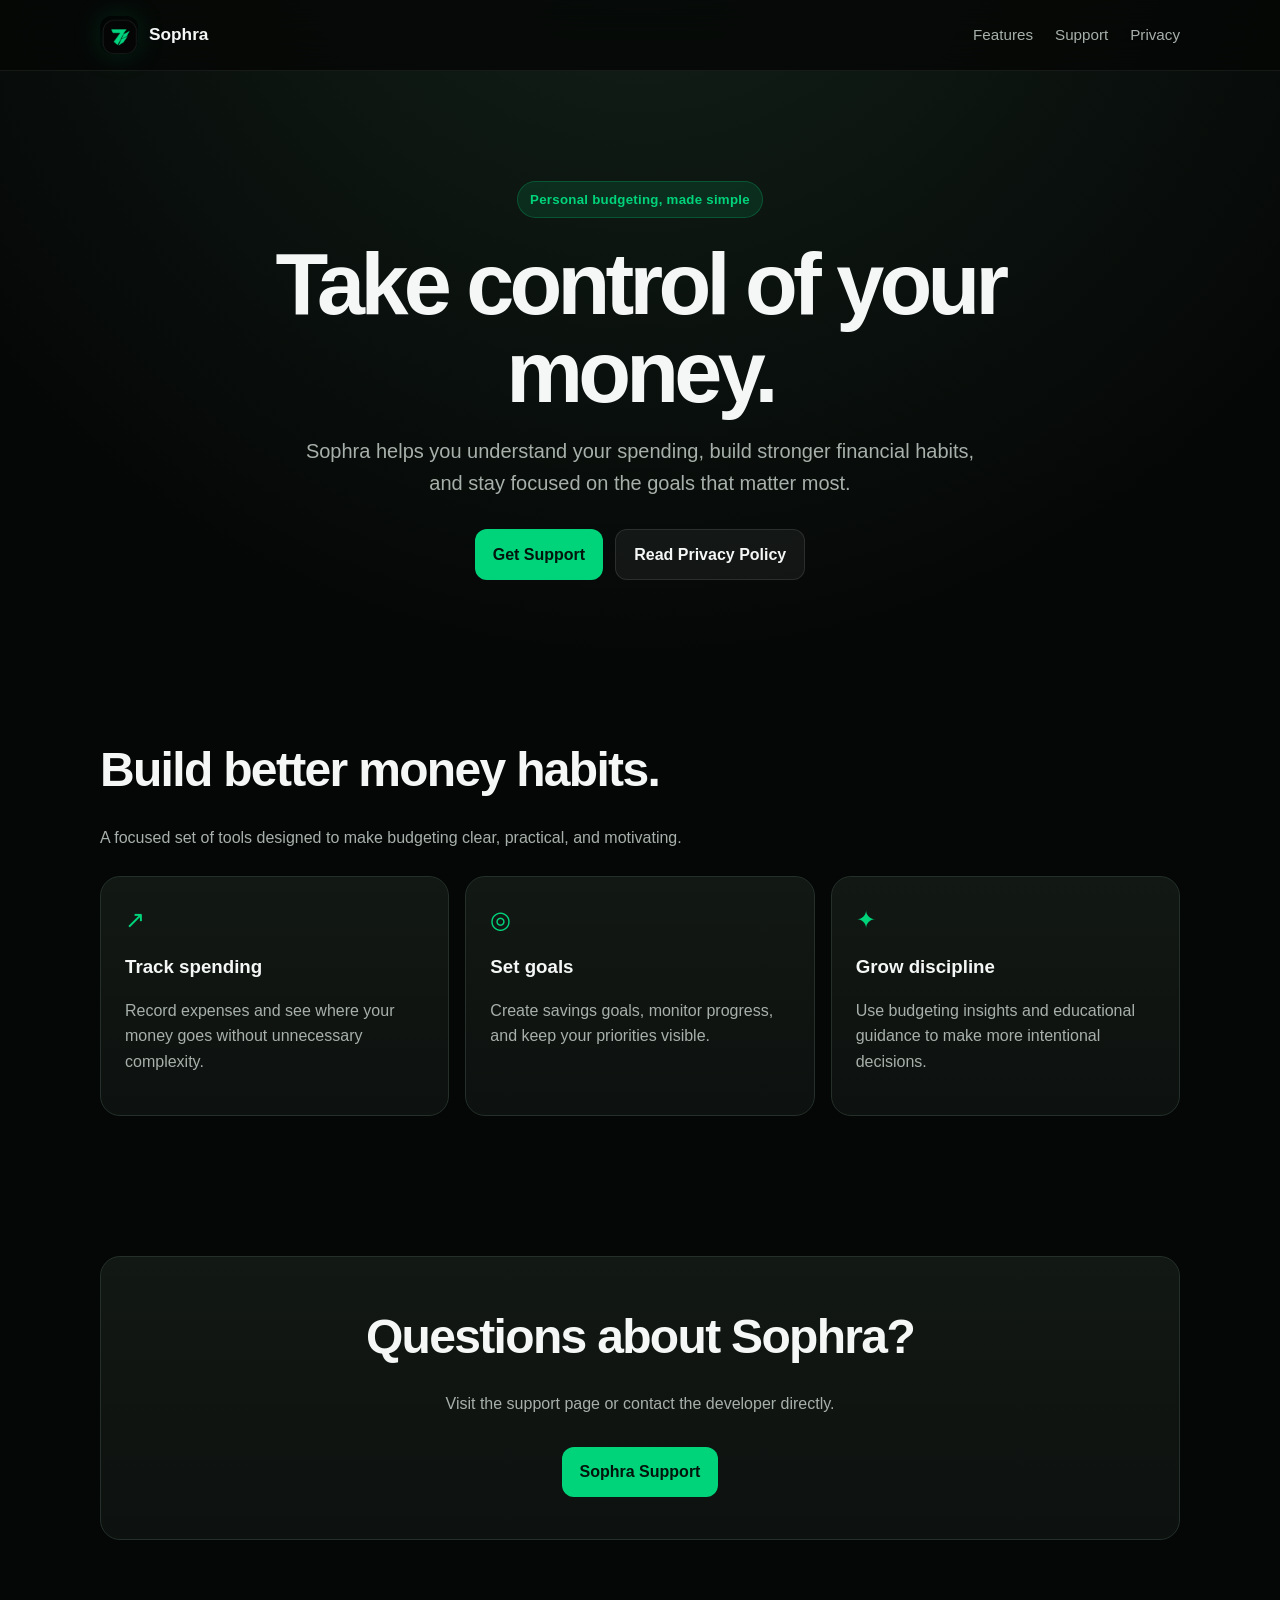
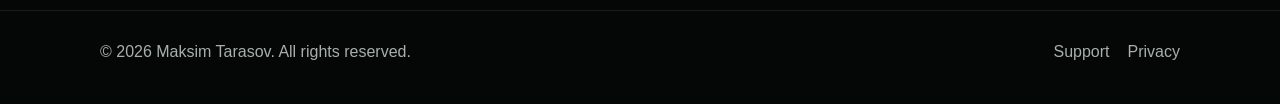
==== index.html @ 9a652082 "Add files via upload" ====
<!doctype html>
<html lang="en">
<head>
  <meta charset="utf-8">
  <meta name="viewport" content="width=device-width, initial-scale=1">
  <meta name="description" content="Sophra helps you budget smarter, build better money habits, and reach your financial goals.">
  <title>Sophra — Take Control of Your Money</title>
  <link rel="stylesheet" href="styles.css">
</head>
<body>
<header>
  <div class="container nav">
    <a class="brand" href="index.html"><img class="logo-img" src="sophra-icon.png" alt="Sophra app icon"><span>Sophra</span></a>
    <nav>
      <a href="#features">Features</a>
      <a href="support.html">Support</a>
      <a href="privacy.html">Privacy</a>
    </nav>
  </div>
</header>

<main>
  <section class="hero">
    <div class="container">
      <span class="eyebrow">Personal budgeting, made simple</span>
      <h1>Take control of your money.</h1>
      <p class="lead">Sophra helps you understand your spending, build stronger financial habits, and stay focused on the goals that matter most.</p>
      <div class="actions">
        <a class="button primary" href="support.html">Get Support</a>
        <a class="button secondary" href="privacy.html">Read Privacy Policy</a>
      </div>
    </div>
  </section>

  <section id="features">
    <div class="container">
      <div class="section-title">
        <h2>Build better money habits.</h2>
        <p>A focused set of tools designed to make budgeting clear, practical, and motivating.</p>
      </div>
      <div class="grid">
        <article class="card"><div class="icon">↗</div><h3>Track spending</h3><p class="muted">Record expenses and see where your money goes without unnecessary complexity.</p></article>
        <article class="card"><div class="icon">◎</div><h3>Set goals</h3><p class="muted">Create savings goals, monitor progress, and keep your priorities visible.</p></article>
        <article class="card"><div class="icon">✦</div><h3>Grow discipline</h3><p class="muted">Use budgeting insights and educational guidance to make more intentional decisions.</p></article>
      </div>
    </div>
  </section>

  <section>
    <div class="container">
      <div class="card" style="text-align:center;padding:42px 24px">
        <h2>Questions about Sophra?</h2>
        <p class="muted">Visit the support page or contact the developer directly.</p>
        <div class="actions"><a class="button primary" href="support.html">Sophra Support</a></div>
      </div>
    </div>
  </section>
</main>

<footer>
  <div class="container footer-row">
    <span>© 2026 Maksim Tarasov. All rights reserved.</span>
    <div class="footer-links"><a href="support.html">Support</a><a href="privacy.html">Privacy</a></div>
  </div>
</footer>
</body>
</html>
---- styles.css ----
:root {
  --bg: #050706;
  --panel: #0d110f;
  --panel-2: #121814;
  --text: #f4f7f5;
  --muted: #a7b0aa;
  --line: #243029;
  --accent: #00d47b;
  --accent-soft: rgba(0, 212, 123, 0.12);
  --max: 1080px;
}

* { box-sizing: border-box; }
html { scroll-behavior: smooth; }
body {
  margin: 0;
  font-family: Inter, ui-sans-serif, -apple-system, BlinkMacSystemFont, "Segoe UI", sans-serif;
  background: radial-gradient(circle at 50% -10%, #14231b 0, var(--bg) 42%);
  color: var(--text);
  line-height: 1.6;
}
a { color: inherit; }
.container { width: min(var(--max), calc(100% - 40px)); margin: 0 auto; }

header {
  position: sticky;
  top: 0;
  z-index: 20;
  background: rgba(5, 7, 6, 0.82);
  backdrop-filter: blur(18px);
  border-bottom: 1px solid rgba(255,255,255,.07);
}
.nav {
  min-height: 70px;
  display: flex;
  align-items: center;
  justify-content: space-between;
  gap: 24px;
}
.brand { display: inline-flex; align-items: center; gap: 11px; text-decoration: none; font-weight: 800; font-size: 1.08rem; }
.logo-img {
  width: 38px;
  height: 38px;
  object-fit: cover;
  border-radius: 12px;
  display: block;
  box-shadow: 0 0 30px rgba(0,212,123,.16);
}
nav { display: flex; gap: 22px; }
nav a { color: var(--muted); text-decoration: none; font-size: .95rem; }
nav a:hover { color: var(--text); }

.hero { padding: 110px 0 82px; text-align: center; }
.eyebrow {
  display: inline-block; padding: 7px 12px; border-radius: 999px;
  color: var(--accent); background: var(--accent-soft); border: 1px solid rgba(0,212,123,.24);
  font-size: .83rem; font-weight: 700; letter-spacing: .02em;
}
h1 { max-width: 860px; margin: 22px auto 18px; font-size: clamp(2.7rem, 7vw, 5.4rem); line-height: 1.02; letter-spacing: -.055em; }
.lead { max-width: 680px; margin: 0 auto; color: var(--muted); font-size: clamp(1.05rem, 2vw, 1.25rem); }
.actions { display: flex; flex-wrap: wrap; justify-content: center; gap: 12px; margin-top: 30px; }
.button { display: inline-flex; align-items: center; justify-content: center; padding: 12px 18px; border-radius: 12px; text-decoration: none; font-weight: 750; }
.button.primary { background: var(--accent); color: #02150c; }
.button.secondary { background: rgba(255,255,255,.05); border: 1px solid rgba(255,255,255,.1); }

section { padding: 70px 0; }
.section-title { max-width: 680px; margin-bottom: 26px; }
h2 { margin: 0 0 10px; font-size: clamp(2rem, 4vw, 3rem); letter-spacing: -.035em; }
.section-title p, .muted { color: var(--muted); }
.grid { display: grid; grid-template-columns: repeat(3, 1fr); gap: 16px; }
.card { background: linear-gradient(180deg, var(--panel-2), var(--panel)); border: 1px solid var(--line); border-radius: 20px; padding: 24px; }
.card h3 { margin: 12px 0 7px; }
.icon { color: var(--accent); font-size: 1.5rem; }

.legal { max-width: 820px; }
.legal h1 { text-align: left; font-size: clamp(2.5rem, 6vw, 4.4rem); margin: 44px 0 10px; }
.legal h2 { font-size: 1.45rem; margin-top: 34px; }
.legal h3 { font-size: 1.1rem; margin-top: 24px; }
.legal p, .legal li { color: #cad1cd; }
.legal ul { padding-left: 22px; }
.notice { background: var(--accent-soft); border: 1px solid rgba(0,212,123,.23); border-radius: 14px; padding: 16px 18px; }
.contact-box { display: grid; gap: 6px; background: var(--panel); border: 1px solid var(--line); border-radius: 18px; padding: 22px; }
.contact-box a { color: var(--accent); }

footer { border-top: 1px solid rgba(255,255,255,.08); padding: 28px 0 40px; color: var(--muted); }
.footer-row { display: flex; align-items: center; justify-content: space-between; gap: 20px; flex-wrap: wrap; }
.footer-links { display: flex; gap: 18px; flex-wrap: wrap; }
.footer-links a { text-decoration: none; }

@media (max-width: 760px) {
  nav { display: none; }
  .hero { padding-top: 78px; }
  .grid { grid-template-columns: 1fr; }
  section { padding: 48px 0; }
}
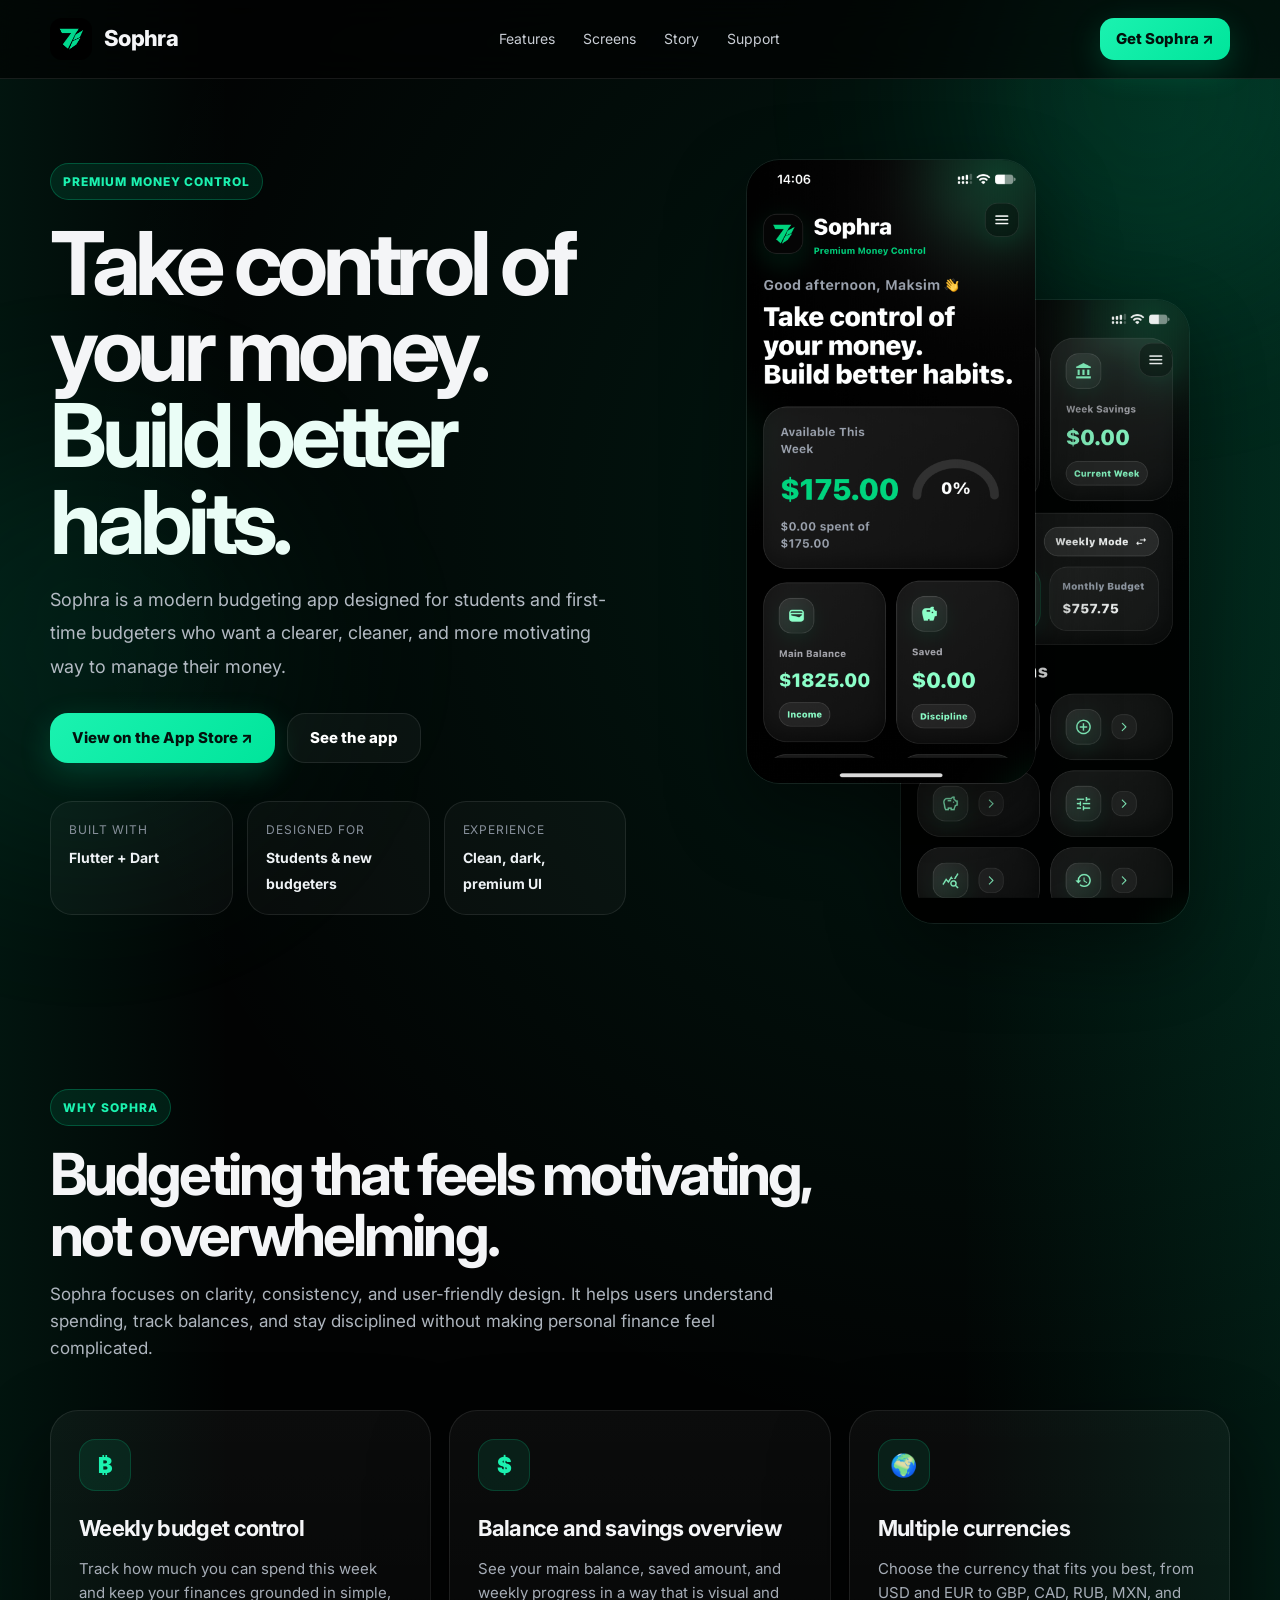
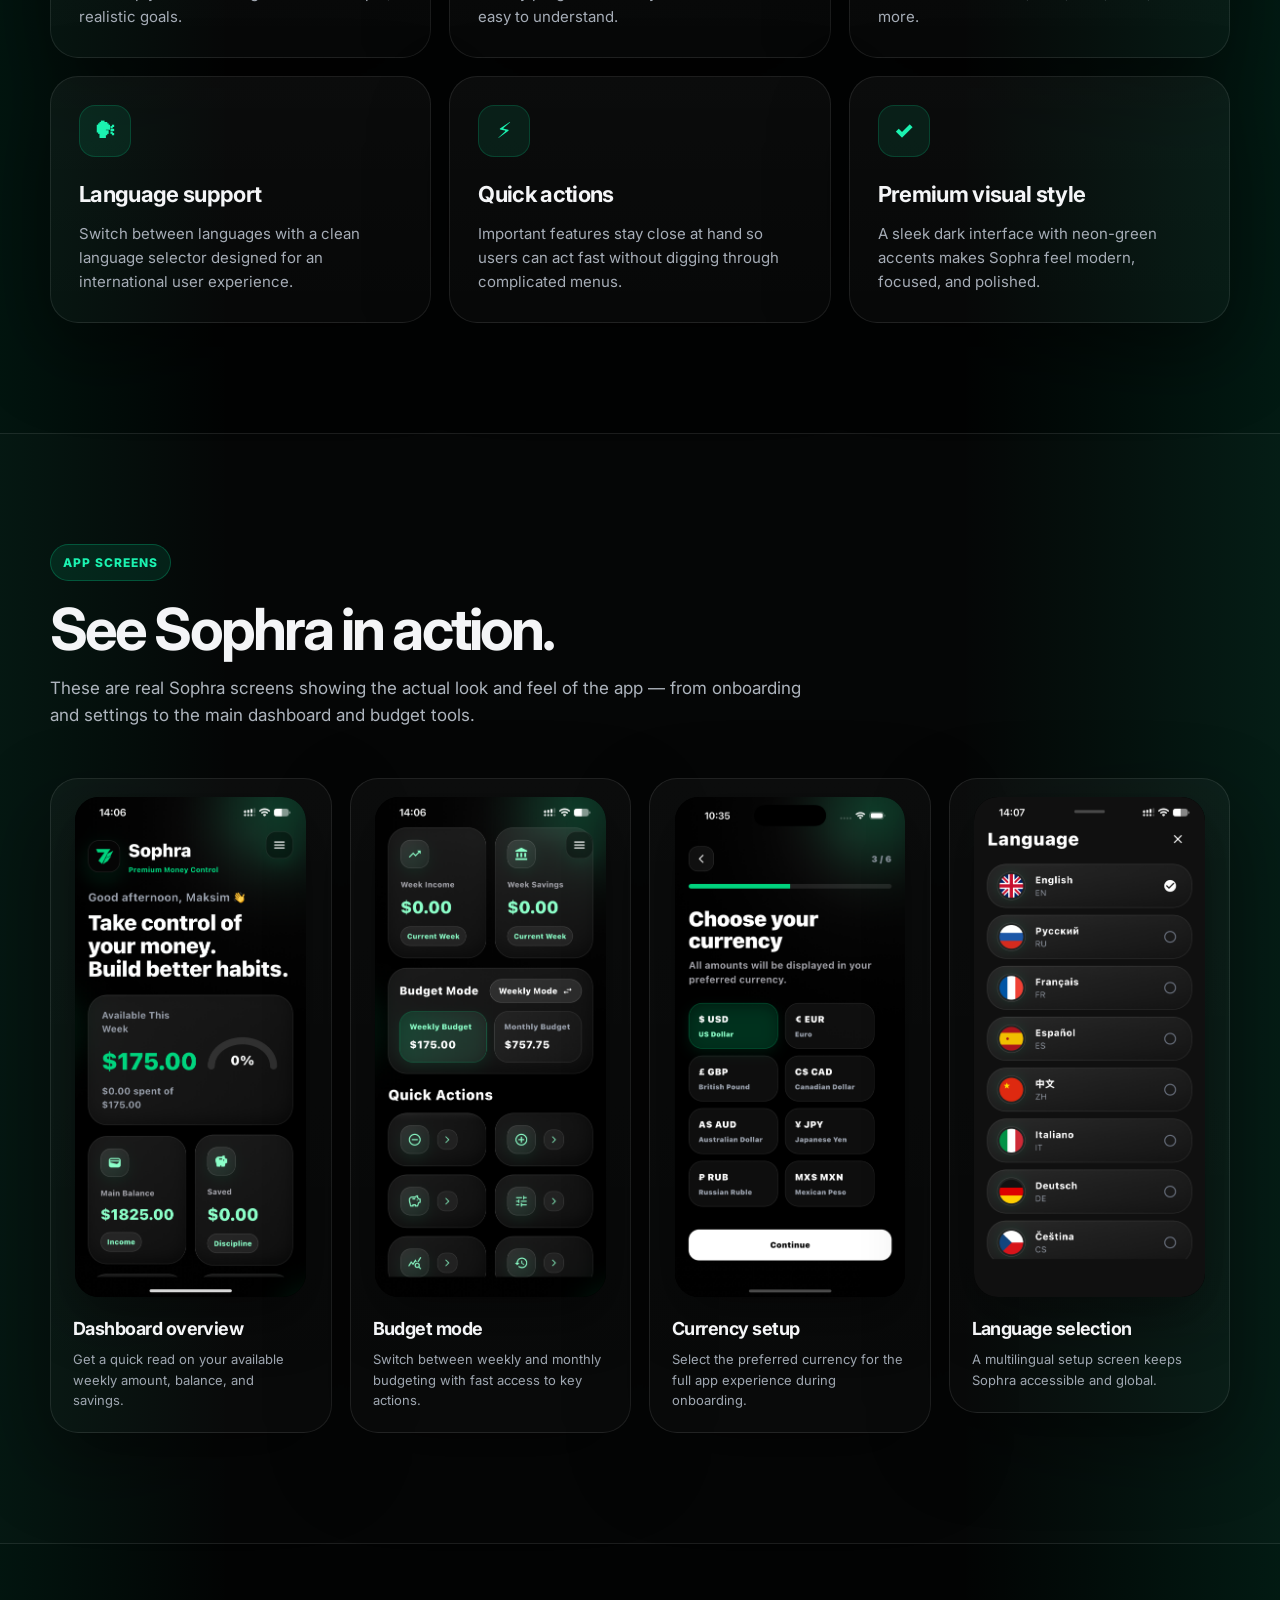
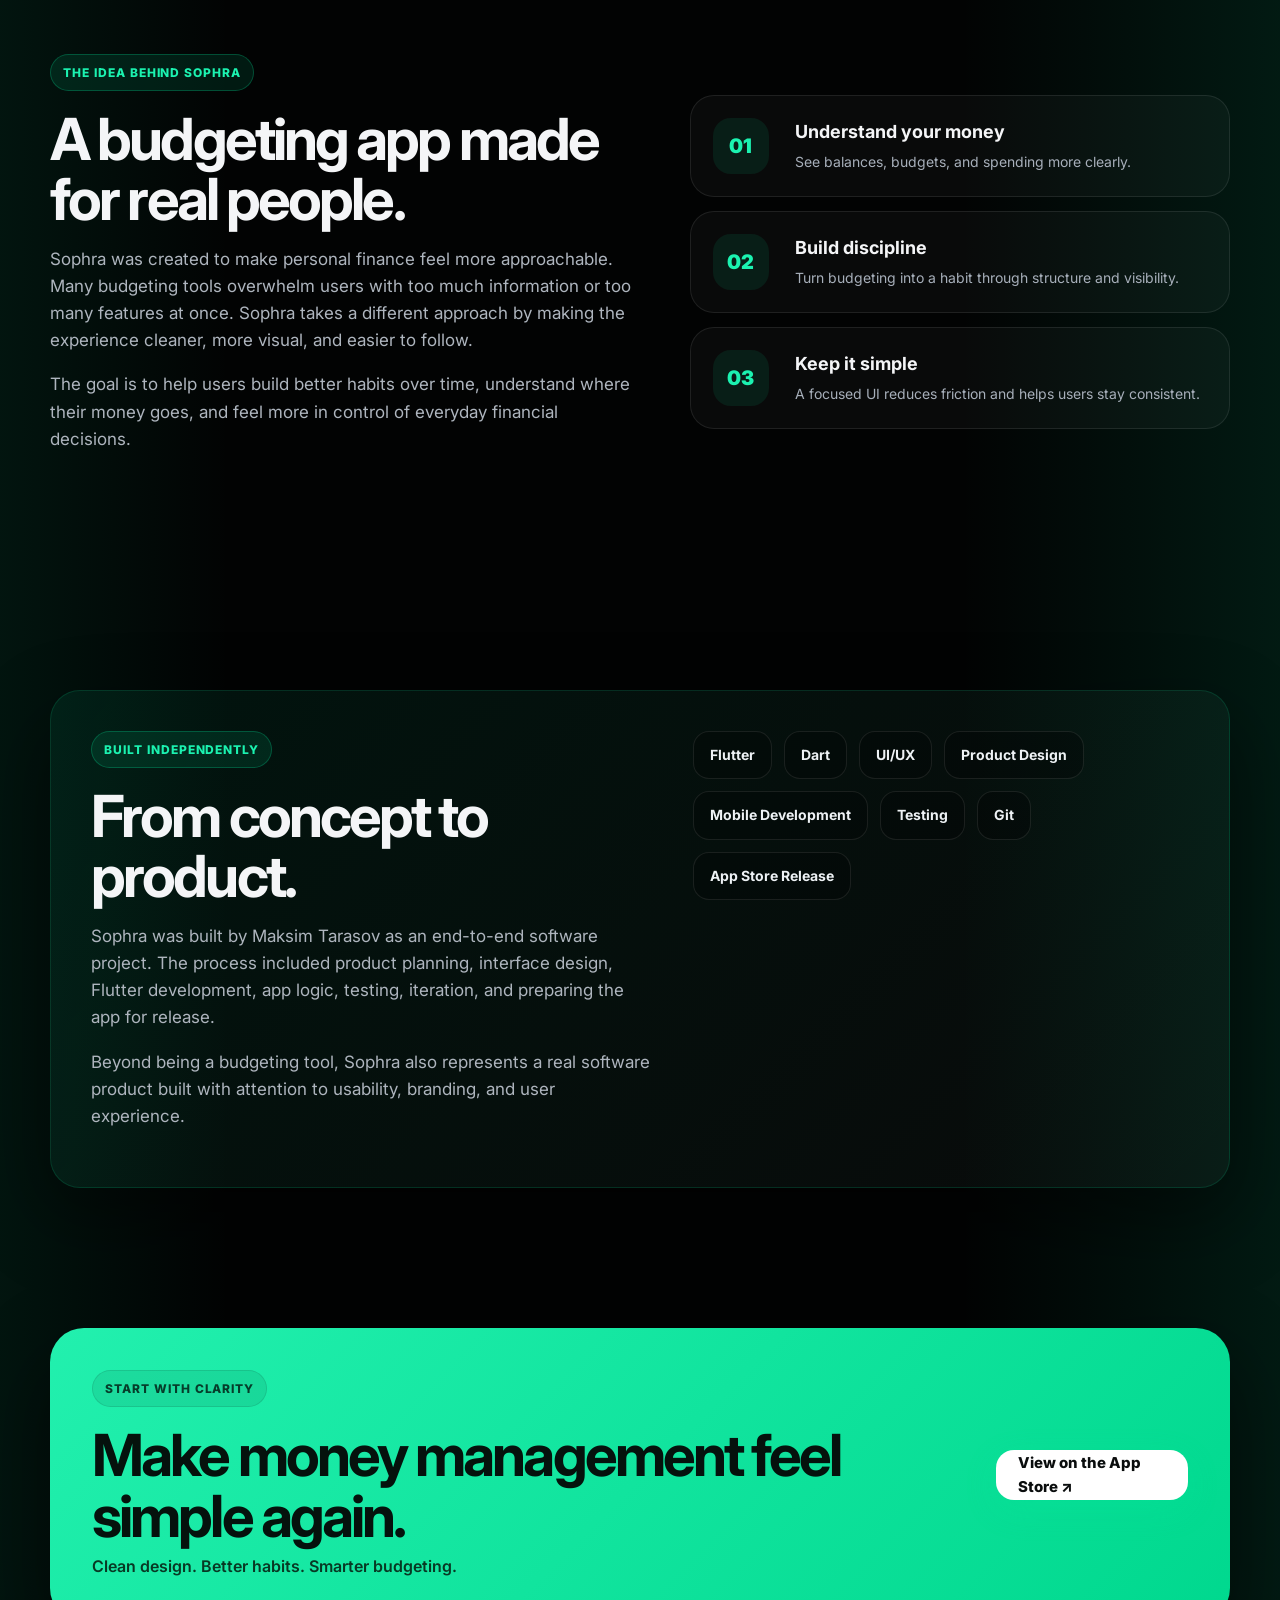
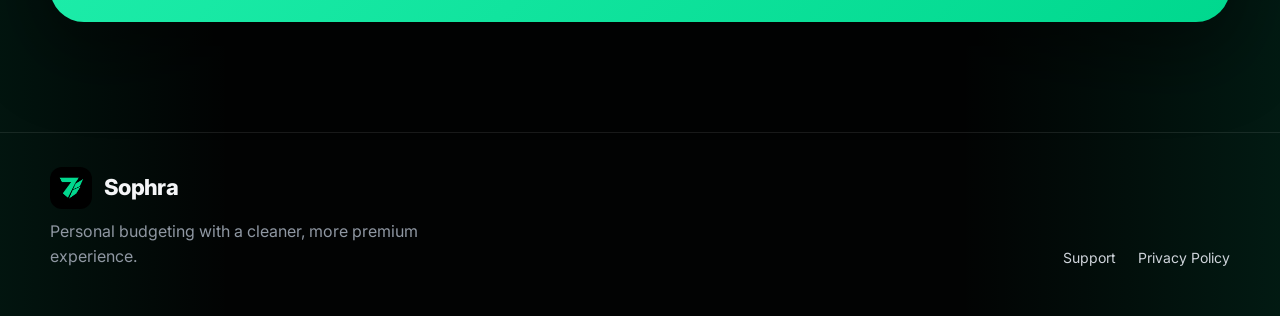
==== commit a358b87f: "Upload new Sophra website" ====
--- a/index.html
+++ b/index.html
@@ -2,66 +2,268 @@
 <html lang="en">
 <head>
   <meta charset="utf-8">
-  <meta name="viewport" content="width=device-width, initial-scale=1">
-  <meta name="description" content="Sophra helps you budget smarter, build better money habits, and reach your financial goals.">
-  <title>Sophra — Take Control of Your Money</title>
+  <meta name="viewport" content="width=device-width,initial-scale=1">
+  <meta name="description" content="Sophra is a premium budgeting app built to help students and first-time budgeters take control of their money and build better habits.">
+  <title>Sophra — Premium Money Control</title>
+  <link rel="preconnect" href="https://fonts.googleapis.com">
+  <link rel="preconnect" href="https://fonts.gstatic.com" crossorigin>
+  <link href="https://fonts.googleapis.com/css2?family=Inter:wght@400;500;600;700;800;900&display=swap" rel="stylesheet">
   <link rel="stylesheet" href="styles.css">
 </head>
 <body>
-<header>
-  <div class="container nav">
-    <a class="brand" href="index.html"><img class="logo-img" src="sophra-icon.png" alt="Sophra app icon"><span>Sophra</span></a>
-    <nav>
-      <a href="#features">Features</a>
-      <a href="support.html">Support</a>
-      <a href="privacy.html">Privacy</a>
+  <div class="bg-glow glow-1"></div>
+  <div class="bg-glow glow-2"></div>
+
+  <header class="nav-wrap">
+    <nav class="nav container">
+      <a class="brand" href="#top">
+        <img src="assets/logo.png" alt="Sophra logo">
+        <span>Sophra</span>
+      </a>
+
+      <div class="nav-links">
+        <a href="#features">Features</a>
+        <a href="#screens">Screens</a>
+        <a href="#story">Story</a>
+        <a href="support.html">Support</a>
+      </div>
+
+      <a class="button small" href="https://apps.apple.com/app/sophra-app/id6795187895" target="_blank" rel="noopener noreferrer">Get Sophra ↗</a>
     </nav>
-  </div>
-</header>
-
-<main>
-  <section class="hero">
-    <div class="container">
-      <span class="eyebrow">Personal budgeting, made simple</span>
-      <h1>Take control of your money.</h1>
-      <p class="lead">Sophra helps you understand your spending, build stronger financial habits, and stay focused on the goals that matter most.</p>
-      <div class="actions">
-        <a class="button primary" href="support.html">Get Support</a>
-        <a class="button secondary" href="privacy.html">Read Privacy Policy</a>
+  </header>
+
+  <main id="top">
+    <section class="hero">
+      <div class="container hero-grid">
+        <div class="hero-copy reveal">
+          <div class="eyebrow">Premium Money Control</div>
+          <h1>Take control of your money.<br><span>Build better habits.</span></h1>
+          <p class="hero-text">
+            Sophra is a modern budgeting app designed for students and first-time budgeters who want a clearer, cleaner, and more motivating way to manage their money.
+          </p>
+
+          <div class="hero-actions" id="download">
+            <a class="button" href="https://apps.apple.com/app/sophra-app/id6795187895" target="_blank" rel="noopener noreferrer">View on the App Store ↗</a>
+            <a class="button ghost" href="#screens">See the app</a>
+          </div>
+
+          <div class="stats">
+            <div class="stat-card">
+              <span>Built with</span>
+              <strong>Flutter + Dart</strong>
+            </div>
+            <div class="stat-card">
+              <span>Designed for</span>
+              <strong>Students & new budgeters</strong>
+            </div>
+            <div class="stat-card">
+              <span>Experience</span>
+              <strong>Clean, dark, premium UI</strong>
+            </div>
+          </div>
+        </div>
+
+        <div class="hero-visual reveal delay">
+          <div class="phone-stack">
+            <img class="phone phone-main" src="assets/dashboard-1.png" alt="Sophra dashboard screenshot">
+            <img class="phone phone-back" src="assets/dashboard-2.png" alt="Sophra budget mode screenshot">
+          </div>
+        </div>
+      </div>
+    </section>
+
+    <section class="section" id="features">
+      <div class="container">
+        <div class="section-heading reveal">
+          <div class="eyebrow">Why Sophra</div>
+          <h2>Budgeting that feels motivating, not overwhelming.</h2>
+          <p>
+            Sophra focuses on clarity, consistency, and user-friendly design. It helps users understand spending, track balances, and stay disciplined without making personal finance feel complicated.
+          </p>
+        </div>
+
+        <div class="feature-grid">
+          <article class="feature-card reveal">
+            <div class="feature-icon">₿</div>
+            <h3>Weekly budget control</h3>
+            <p>Track how much you can spend this week and keep your finances grounded in simple, realistic goals.</p>
+          </article>
+
+          <article class="feature-card reveal">
+            <div class="feature-icon">$</div>
+            <h3>Balance and savings overview</h3>
+            <p>See your main balance, saved amount, and weekly progress in a way that is visual and easy to understand.</p>
+          </article>
+
+          <article class="feature-card reveal">
+            <div class="feature-icon">🌍</div>
+            <h3>Multiple currencies</h3>
+            <p>Choose the currency that fits you best, from USD and EUR to GBP, CAD, RUB, MXN, and more.</p>
+          </article>
+
+          <article class="feature-card reveal">
+            <div class="feature-icon">🗣</div>
+            <h3>Language support</h3>
+            <p>Switch between languages with a clean language selector designed for an international user experience.</p>
+          </article>
+
+          <article class="feature-card reveal">
+            <div class="feature-icon">⚡</div>
+            <h3>Quick actions</h3>
+            <p>Important features stay close at hand so users can act fast without digging through complicated menus.</p>
+          </article>
+
+          <article class="feature-card reveal">
+            <div class="feature-icon">✓</div>
+            <h3>Premium visual style</h3>
+            <p>A sleek dark interface with neon-green accents makes Sophra feel modern, focused, and polished.</p>
+          </article>
+        </div>
+      </div>
+    </section>
+
+    <section class="section screens-section" id="screens">
+      <div class="container">
+        <div class="section-heading reveal">
+          <div class="eyebrow">App Screens</div>
+          <h2>See Sophra in action.</h2>
+          <p>
+            These are real Sophra screens showing the actual look and feel of the app — from onboarding and settings to the main dashboard and budget tools.
+          </p>
+        </div>
+
+        <div class="screens-grid">
+          <div class="screen-card large reveal">
+            <img src="assets/dashboard-1.png" alt="Sophra main dashboard">
+            <div class="screen-caption">
+              <h3>Dashboard overview</h3>
+              <p>Get a quick read on your available weekly amount, balance, and savings.</p>
+            </div>
+          </div>
+
+          <div class="screen-card reveal">
+            <img src="assets/dashboard-2.png" alt="Sophra budget mode and quick actions">
+            <div class="screen-caption">
+              <h3>Budget mode</h3>
+              <p>Switch between weekly and monthly budgeting with fast access to key actions.</p>
+            </div>
+          </div>
+
+          <div class="screen-card reveal">
+            <img src="assets/currency-screen.png" alt="Sophra choose your currency screen">
+            <div class="screen-caption">
+              <h3>Currency setup</h3>
+              <p>Select the preferred currency for the full app experience during onboarding.</p>
+            </div>
+          </div>
+
+          <div class="screen-card reveal">
+            <img src="assets/language-screen.png" alt="Sophra language selector">
+            <div class="screen-caption">
+              <h3>Language selection</h3>
+              <p>A multilingual setup screen keeps Sophra accessible and global.</p>
+            </div>
+          </div>
+        </div>
+      </div>
+    </section>
+
+    <section class="section story-section" id="story">
+      <div class="container story-grid">
+        <div class="story-copy reveal">
+          <div class="eyebrow">The idea behind Sophra</div>
+          <h2>A budgeting app made for real people.</h2>
+          <p>
+            Sophra was created to make personal finance feel more approachable. Many budgeting tools overwhelm users with too much information or too many features at once. Sophra takes a different approach by making the experience cleaner, more visual, and easier to follow.
+          </p>
+          <p>
+            The goal is to help users build better habits over time, understand where their money goes, and feel more in control of everyday financial decisions.
+          </p>
+        </div>
+
+        <div class="story-panel reveal">
+          <div class="timeline-card">
+            <span>01</span>
+            <div>
+              <strong>Understand your money</strong>
+              <p>See balances, budgets, and spending more clearly.</p>
+            </div>
+          </div>
+          <div class="timeline-card">
+            <span>02</span>
+            <div>
+              <strong>Build discipline</strong>
+              <p>Turn budgeting into a habit through structure and visibility.</p>
+            </div>
+          </div>
+          <div class="timeline-card">
+            <span>03</span>
+            <div>
+              <strong>Keep it simple</strong>
+              <p>A focused UI reduces friction and helps users stay consistent.</p>
+            </div>
+          </div>
+        </div>
+      </div>
+    </section>
+
+    <section class="section about-section">
+      <div class="container">
+        <div class="about-card reveal">
+          <div class="about-copy">
+            <div class="eyebrow">Built independently</div>
+            <h2>From concept to product.</h2>
+            <p>
+              Sophra was built by Maksim Tarasov as an end-to-end software project. The process included product planning, interface design, Flutter development, app logic, testing, iteration, and preparing the app for release.
+            </p>
+            <p>
+              Beyond being a budgeting tool, Sophra also represents a real software product built with attention to usability, branding, and user experience.
+            </p>
+          </div>
+
+          <div class="tech-list">
+            <span>Flutter</span>
+            <span>Dart</span>
+            <span>UI/UX</span>
+            <span>Product Design</span>
+            <span>Mobile Development</span>
+            <span>Testing</span>
+            <span>Git</span>
+            <span>App Store Release</span>
+          </div>
+        </div>
+      </div>
+    </section>
+
+    <section class="cta">
+      <div class="container cta-card reveal">
+        <div>
+          <div class="eyebrow dark">Start with clarity</div>
+          <h2>Make money management feel simple again.</h2>
+          <p>Clean design. Better habits. Smarter budgeting.</p>
+        </div>
+        <a class="button light" href="https://apps.apple.com/app/sophra-app/id6795187895" target="_blank" rel="noopener noreferrer">View on the App Store ↗</a>
+      </div>
+    </section>
+  </main>
+
+  <footer class="footer">
+    <div class="container footer-grid">
+      <div>
+        <a class="brand footer-brand" href="#top">
+          <img src="assets/logo.png" alt="Sophra logo">
+          <span>Sophra</span>
+        </a>
+        <p>Personal budgeting with a cleaner, more premium experience.</p>
+      </div>
+
+      <div class="footer-links">
+        <a href="support.html">Support</a>
+        <a href="privacy.html">Privacy Policy</a>
       </div>
     </div>
-  </section>
-
-  <section id="features">
-    <div class="container">
-      <div class="section-title">
-        <h2>Build better money habits.</h2>
-        <p>A focused set of tools designed to make budgeting clear, practical, and motivating.</p>
-      </div>
-      <div class="grid">
-        <article class="card"><div class="icon">↗</div><h3>Track spending</h3><p class="muted">Record expenses and see where your money goes without unnecessary complexity.</p></article>
-        <article class="card"><div class="icon">◎</div><h3>Set goals</h3><p class="muted">Create savings goals, monitor progress, and keep your priorities visible.</p></article>
-        <article class="card"><div class="icon">✦</div><h3>Grow discipline</h3><p class="muted">Use budgeting insights and educational guidance to make more intentional decisions.</p></article>
-      </div>
-    </div>
-  </section>
-
-  <section>
-    <div class="container">
-      <div class="card" style="text-align:center;padding:42px 24px">
-        <h2>Questions about Sophra?</h2>
-        <p class="muted">Visit the support page or contact the developer directly.</p>
-        <div class="actions"><a class="button primary" href="support.html">Sophra Support</a></div>
-      </div>
-    </div>
-  </section>
-</main>
-
-<footer>
-  <div class="container footer-row">
-    <span>© 2026 Maksim Tarasov. All rights reserved.</span>
-    <div class="footer-links"><a href="support.html">Support</a><a href="privacy.html">Privacy</a></div>
-  </div>
-</footer>
+  </footer>
+
+  <script src="script.js"></script>
 </body>
 </html>
--- a/styles.css
+++ b/styles.css
@@ -1,95 +1,536 @@
-:root {
-  --bg: #050706;
-  --panel: #0d110f;
-  --panel-2: #121814;
-  --text: #f4f7f5;
-  --muted: #a7b0aa;
-  --line: #243029;
-  --accent: #00d47b;
-  --accent-soft: rgba(0, 212, 123, 0.12);
-  --max: 1080px;
-}
-
-* { box-sizing: border-box; }
-html { scroll-behavior: smooth; }
-body {
-  margin: 0;
-  font-family: Inter, ui-sans-serif, -apple-system, BlinkMacSystemFont, "Segoe UI", sans-serif;
-  background: radial-gradient(circle at 50% -10%, #14231b 0, var(--bg) 42%);
-  color: var(--text);
-  line-height: 1.6;
-}
-a { color: inherit; }
-.container { width: min(var(--max), calc(100% - 40px)); margin: 0 auto; }
-
-header {
-  position: sticky;
-  top: 0;
-  z-index: 20;
-  background: rgba(5, 7, 6, 0.82);
-  backdrop-filter: blur(18px);
-  border-bottom: 1px solid rgba(255,255,255,.07);
-}
-.nav {
-  min-height: 70px;
-  display: flex;
-  align-items: center;
-  justify-content: space-between;
-  gap: 24px;
-}
-.brand { display: inline-flex; align-items: center; gap: 11px; text-decoration: none; font-weight: 800; font-size: 1.08rem; }
-.logo-img {
-  width: 38px;
-  height: 38px;
-  object-fit: cover;
-  border-radius: 12px;
-  display: block;
-  box-shadow: 0 0 30px rgba(0,212,123,.16);
-}
-nav { display: flex; gap: 22px; }
-nav a { color: var(--muted); text-decoration: none; font-size: .95rem; }
-nav a:hover { color: var(--text); }
-
-.hero { padding: 110px 0 82px; text-align: center; }
-.eyebrow {
-  display: inline-block; padding: 7px 12px; border-radius: 999px;
-  color: var(--accent); background: var(--accent-soft); border: 1px solid rgba(0,212,123,.24);
-  font-size: .83rem; font-weight: 700; letter-spacing: .02em;
-}
-h1 { max-width: 860px; margin: 22px auto 18px; font-size: clamp(2.7rem, 7vw, 5.4rem); line-height: 1.02; letter-spacing: -.055em; }
-.lead { max-width: 680px; margin: 0 auto; color: var(--muted); font-size: clamp(1.05rem, 2vw, 1.25rem); }
-.actions { display: flex; flex-wrap: wrap; justify-content: center; gap: 12px; margin-top: 30px; }
-.button { display: inline-flex; align-items: center; justify-content: center; padding: 12px 18px; border-radius: 12px; text-decoration: none; font-weight: 750; }
-.button.primary { background: var(--accent); color: #02150c; }
-.button.secondary { background: rgba(255,255,255,.05); border: 1px solid rgba(255,255,255,.1); }
-
-section { padding: 70px 0; }
-.section-title { max-width: 680px; margin-bottom: 26px; }
-h2 { margin: 0 0 10px; font-size: clamp(2rem, 4vw, 3rem); letter-spacing: -.035em; }
-.section-title p, .muted { color: var(--muted); }
-.grid { display: grid; grid-template-columns: repeat(3, 1fr); gap: 16px; }
-.card { background: linear-gradient(180deg, var(--panel-2), var(--panel)); border: 1px solid var(--line); border-radius: 20px; padding: 24px; }
-.card h3 { margin: 12px 0 7px; }
-.icon { color: var(--accent); font-size: 1.5rem; }
-
-.legal { max-width: 820px; }
-.legal h1 { text-align: left; font-size: clamp(2.5rem, 6vw, 4.4rem); margin: 44px 0 10px; }
-.legal h2 { font-size: 1.45rem; margin-top: 34px; }
-.legal h3 { font-size: 1.1rem; margin-top: 24px; }
-.legal p, .legal li { color: #cad1cd; }
-.legal ul { padding-left: 22px; }
-.notice { background: var(--accent-soft); border: 1px solid rgba(0,212,123,.23); border-radius: 14px; padding: 16px 18px; }
-.contact-box { display: grid; gap: 6px; background: var(--panel); border: 1px solid var(--line); border-radius: 18px; padding: 22px; }
-.contact-box a { color: var(--accent); }
-
-footer { border-top: 1px solid rgba(255,255,255,.08); padding: 28px 0 40px; color: var(--muted); }
-.footer-row { display: flex; align-items: center; justify-content: space-between; gap: 20px; flex-wrap: wrap; }
-.footer-links { display: flex; gap: 18px; flex-wrap: wrap; }
-.footer-links a { text-decoration: none; }
-
-@media (max-width: 760px) {
-  nav { display: none; }
-  .hero { padding-top: 78px; }
-  .grid { grid-template-columns: 1fr; }
-  section { padding: 48px 0; }
-}
+:root{
+  --bg:#020303;
+  --bg-soft:#0a0d0d;
+  --card:#0c0f11;
+  --card-2:#101417;
+  --text:#f4f5f7;
+  --muted:#a3a8b3;
+  --green:#00e59b;
+  --green-soft:#1bf2b0;
+  --line:rgba(255,255,255,.09);
+  --shadow:0 30px 80px rgba(0,0,0,.45);
+}
+
+*{box-sizing:border-box}
+html{scroll-behavior:smooth}
+body{
+  margin:0;
+  font-family:Inter,system-ui,-apple-system,BlinkMacSystemFont,"Segoe UI",sans-serif;
+  background:
+    linear-gradient(90deg, rgba(0,229,155,.08) 0%, transparent 18%, transparent 75%, rgba(0,229,155,.10) 100%),
+    radial-gradient(circle at 80% 10%, rgba(0,229,155,.10), transparent 20%),
+    #020303;
+  color:var(--text);
+  line-height:1.6;
+  position:relative;
+  overflow-x:hidden;
+}
+
+a{text-decoration:none;color:inherit}
+img{max-width:100%;display:block}
+.container{width:min(1180px, calc(100% - 40px)); margin:0 auto}
+
+.bg-glow{
+  position:fixed;
+  inset:auto;
+  width:420px;
+  height:420px;
+  border-radius:50%;
+  filter:blur(90px);
+  pointer-events:none;
+  z-index:-1;
+}
+.glow-1{top:-120px; right:-80px; background:rgba(0,229,155,.12)}
+.glow-2{bottom:40px; left:-120px; background:rgba(0,229,155,.07)}
+
+.nav-wrap{
+  position:sticky;
+  top:0;
+  z-index:100;
+  backdrop-filter:blur(18px);
+  background:rgba(2,3,3,.65);
+  border-bottom:1px solid var(--line);
+}
+.nav{
+  height:78px;
+  display:flex;
+  align-items:center;
+  justify-content:space-between;
+  gap:24px;
+}
+.brand{
+  display:flex;
+  align-items:center;
+  gap:12px;
+  font-weight:800;
+  font-size:22px;
+  letter-spacing:-.03em;
+}
+.brand img{
+  width:42px;
+  height:42px;
+  border-radius:12px;
+}
+.nav-links{
+  display:flex;
+  gap:28px;
+  color:#c8cdd4;
+  font-size:14px;
+}
+.nav-links a:hover{color:#fff}
+
+.button{
+  display:inline-flex;
+  align-items:center;
+  justify-content:center;
+  min-height:50px;
+  padding:0 22px;
+  border-radius:18px;
+  background:linear-gradient(135deg, var(--green-soft), var(--green));
+  color:#03110c;
+  font-size:15px;
+  font-weight:800;
+  transition:.22s ease;
+  box-shadow:0 10px 32px rgba(0,229,155,.20);
+}
+.button:hover{transform:translateY(-2px)}
+.button.small{min-height:42px; padding:0 16px; border-radius:14px}
+.button.ghost{
+  background:rgba(255,255,255,.04);
+  border:1px solid var(--line);
+  color:#fff;
+  box-shadow:none;
+}
+.button.light{
+  background:#fff;
+  color:#0a0d0d;
+}
+
+.hero{
+  padding:80px 0 60px;
+  min-height:88vh;
+  display:flex;
+  align-items:center;
+}
+.hero-grid{
+  display:grid;
+  grid-template-columns:1.02fr .98fr;
+  gap:50px;
+  align-items:center;
+}
+.eyebrow{
+  display:inline-flex;
+  padding:8px 12px;
+  border-radius:999px;
+  background:rgba(0,229,155,.10);
+  border:1px solid rgba(0,229,155,.25);
+  color:var(--green-soft);
+  text-transform:uppercase;
+  letter-spacing:.08em;
+  font-size:12px;
+  font-weight:800;
+}
+.eyebrow.dark{
+  background:rgba(0,0,0,.08);
+  color:#063d2a;
+  border-color:rgba(0,0,0,.10);
+}
+h1,h2,h3,p{margin-top:0}
+h1{
+  margin:20px 0 18px;
+  font-size:clamp(48px, 7vw, 88px);
+  line-height:.98;
+  letter-spacing:-.06em;
+}
+h1 span{color:#eafdf6}
+.hero-text{
+  color:#b3bac3;
+  font-size:18px;
+  max-width:690px;
+  line-height:1.85;
+}
+.hero-actions{
+  display:flex;
+  gap:12px;
+  margin-top:30px;
+}
+.stats{
+  display:grid;
+  grid-template-columns:repeat(3, 1fr);
+  gap:14px;
+  margin-top:38px;
+}
+.stat-card{
+  padding:18px;
+  border-radius:22px;
+  background:rgba(255,255,255,.03);
+  border:1px solid var(--line);
+}
+.stat-card span{
+  display:block;
+  color:#87909b;
+  font-size:12px;
+  text-transform:uppercase;
+  letter-spacing:.08em;
+  margin-bottom:6px;
+}
+.stat-card strong{
+  font-size:14px;
+  color:#eef2f5;
+}
+.hero-visual{
+  display:flex;
+  justify-content:center;
+}
+.phone-stack{
+  position:relative;
+  min-height:760px;
+  width:100%;
+}
+.phone{
+  width:290px;
+  border-radius:34px;
+  box-shadow:var(--shadow);
+  border:1px solid rgba(255,255,255,.08);
+}
+.phone-main{
+  position:absolute;
+  left:70px;
+  top:0;
+  z-index:2;
+}
+.phone-back{
+  position:absolute;
+  right:40px;
+  top:140px;
+  z-index:1;
+  opacity:.92;
+}
+
+.section{padding:110px 0}
+.section-heading{
+  max-width:760px;
+  margin-bottom:48px;
+}
+h2{
+  font-size:clamp(36px, 4.8vw, 58px);
+  line-height:1.04;
+  letter-spacing:-.05em;
+  margin:18px 0 16px;
+}
+.section-heading p,
+.story-copy p,
+.about-copy p,
+.screen-caption p{
+  color:#aeb5be;
+  font-size:17px;
+}
+
+.feature-grid{
+  display:grid;
+  grid-template-columns:repeat(3, 1fr);
+  gap:18px;
+}
+.feature-card{
+  padding:28px;
+  border-radius:28px;
+  background:linear-gradient(180deg, rgba(255,255,255,.04), rgba(255,255,255,.025));
+  border:1px solid var(--line);
+  box-shadow:var(--shadow);
+}
+.feature-icon{
+  width:52px;
+  height:52px;
+  border-radius:16px;
+  display:grid;
+  place-items:center;
+  background:rgba(0,229,155,.09);
+  border:1px solid rgba(0,229,155,.18);
+  color:var(--green-soft);
+  font-weight:900;
+  font-size:22px;
+}
+.feature-card h3{
+  margin:20px 0 10px;
+  font-size:22px;
+  letter-spacing:-.03em;
+}
+.feature-card p{
+  color:#a6adb7;
+  font-size:15px;
+  margin-bottom:0;
+}
+
+.screens-section{
+  border-top:1px solid var(--line);
+  border-bottom:1px solid var(--line);
+  background:rgba(255,255,255,.015);
+}
+.screens-grid{
+  display:grid;
+  grid-template-columns:repeat(4, minmax(0,1fr));
+  gap:18px;
+  align-items:start;
+}
+.screen-card,
+.screen-card.large{
+  grid-row:auto;
+  min-width:0;
+  background:linear-gradient(180deg,rgba(255,255,255,.035),rgba(255,255,255,.018));
+  border:1px solid var(--line);
+  border-radius:28px;
+  overflow:hidden;
+  box-shadow:var(--shadow);
+  padding:18px 18px 0;
+}
+.screen-card img{
+  display:block;
+  width:auto;
+  max-width:100%;
+  height:500px;
+  max-height:58vh;
+  object-fit:contain;
+  object-position:top center;
+  margin:0 auto;
+  border-radius:24px;
+  background:#000;
+  box-shadow:0 20px 55px rgba(0,0,0,.45);
+}
+.screen-caption{
+  padding:18px 4px 22px;
+  border-top:0;
+}
+.screen-caption h3{
+  font-size:18px;
+  margin:0 0 6px;
+  letter-spacing:-.03em;
+}
+.screen-caption p{
+  font-size:13px;
+  line-height:1.55;
+  margin-bottom:0;
+  color:#9fa7b1;
+}
+
+.story-section{}
+.story-grid{
+  display:grid;
+  grid-template-columns:1fr .92fr;
+  gap:52px;
+  align-items:center;
+}
+.story-panel{
+  display:flex;
+  flex-direction:column;
+  gap:14px;
+}
+.timeline-card{
+  display:grid;
+  grid-template-columns:64px 1fr;
+  gap:18px;
+  align-items:flex-start;
+  padding:22px;
+  background:rgba(255,255,255,.03);
+  border:1px solid var(--line);
+  border-radius:24px;
+}
+.timeline-card span{
+  display:grid;
+  place-items:center;
+  width:56px;
+  height:56px;
+  border-radius:18px;
+  background:rgba(0,229,155,.09);
+  color:var(--green-soft);
+  font-size:20px;
+  font-weight:900;
+}
+.timeline-card strong{
+  display:block;
+  font-size:18px;
+  margin-bottom:4px;
+}
+.timeline-card p{
+  margin:0;
+  color:#a7afba;
+  font-size:14px;
+}
+
+.about-card{
+  display:grid;
+  grid-template-columns:1.06fr .94fr;
+  gap:42px;
+  padding:40px;
+  border-radius:30px;
+  background:linear-gradient(135deg, rgba(0,229,155,.08), rgba(255,255,255,.03));
+  border:1px solid rgba(0,229,155,.14);
+  box-shadow:var(--shadow);
+}
+.tech-list{
+  display:flex;
+  flex-wrap:wrap;
+  gap:12px;
+  align-content:flex-start;
+}
+.tech-list span{
+  padding:12px 16px;
+  border-radius:16px;
+  background:rgba(0,0,0,.28);
+  border:1px solid var(--line);
+  color:#eef2f5;
+  font-size:14px;
+  font-weight:700;
+}
+
+.cta{padding:30px 0 110px}
+.cta-card{
+  padding:42px;
+  border-radius:34px;
+  background:linear-gradient(135deg, #22f0ae, #00d88e);
+  color:#05120d;
+  display:flex;
+  justify-content:space-between;
+  align-items:center;
+  gap:30px;
+  box-shadow:var(--shadow);
+}
+.cta-card h2{margin-bottom:8px}
+.cta-card p{margin-bottom:0; color:#083924; font-weight:600}
+
+.footer{
+  border-top:1px solid var(--line);
+  padding:34px 0 46px;
+}
+.footer-grid{
+  display:flex;
+  justify-content:space-between;
+  align-items:flex-end;
+  gap:30px;
+}
+.footer-brand{margin-bottom:10px}
+.footer p{
+  color:#8f97a2;
+  max-width:420px;
+  margin-bottom:0;
+}
+.footer-links{
+  display:flex;
+  gap:22px;
+  font-size:14px;
+  color:#cfd4db;
+}
+
+.simple-page{
+  min-height:100vh;
+  padding:110px 0 70px;
+}
+.simple-card{
+  max-width:860px;
+  margin:0 auto;
+  padding:38px;
+  border-radius:28px;
+  background:rgba(255,255,255,.03);
+  border:1px solid var(--line);
+  box-shadow:var(--shadow);
+}
+.simple-card h1{
+  font-size:56px;
+  margin-bottom:12px;
+}
+.simple-card h2{
+  font-size:28px;
+  margin-top:28px;
+}
+.simple-card p,
+.simple-card li{
+  color:#b0b7c0;
+}
+.simple-card a{color:var(--green-soft)}
+
+.reveal{
+  opacity:0;
+  transform:translateY(18px);
+  transition:opacity .75s ease, transform .75s ease;
+}
+.reveal.visible{
+  opacity:1;
+  transform:none;
+}
+.delay{transition-delay:.12s}
+
+@media (max-width:980px){
+  .nav-links{display:none}
+  .hero-grid,
+  .story-grid,
+  .about-card{
+    grid-template-columns:1fr;
+  }
+  .screens-grid{
+    grid-template-columns:repeat(2,minmax(0,1fr));
+  }
+  .feature-grid{grid-template-columns:1fr 1fr}
+  .stats{grid-template-columns:1fr}
+  .phone-stack{
+    min-height:900px;
+    max-width:520px;
+    margin:0 auto;
+  }
+  .phone-main{left:10px}
+  .phone-back{right:10px; top:240px}
+  .cta-card,
+  .footer-grid{
+    flex-direction:column;
+    align-items:flex-start;
+  }
+}
+
+@media (max-width:640px){
+  .container{width:min(100% - 24px, 1180px)}
+  .hero{padding:56px 0 36px}
+  .hero-actions{flex-direction:column}
+  .feature-grid{grid-template-columns:1fr}
+  .section{padding:84px 0}
+  .phone-stack{
+    min-height:820px;
+    max-width:320px;
+  }
+  .phone{
+    width:250px;
+  }
+  .phone-main{
+    position:relative;
+    left:auto;
+    top:auto;
+    margin:0 auto;
+  }
+  .phone-back{
+    position:relative;
+    right:auto;
+    top:-30px;
+    margin:0 auto;
+  }
+  .screens-grid{
+    grid-template-columns:1fr;
+  }
+  .screen-card,
+  .screen-card.large{
+    max-width:360px;
+    width:100%;
+    margin:0 auto;
+    padding:14px 14px 0;
+  }
+  .screen-card img{
+    height:auto;
+    max-height:620px;
+    width:100%;
+    object-fit:contain;
+  }
+  .about-card,
+  .cta-card,
+  .simple-card{
+    padding:28px;
+  }
+  .simple-card h1{
+    font-size:42px;
+  }
+}
